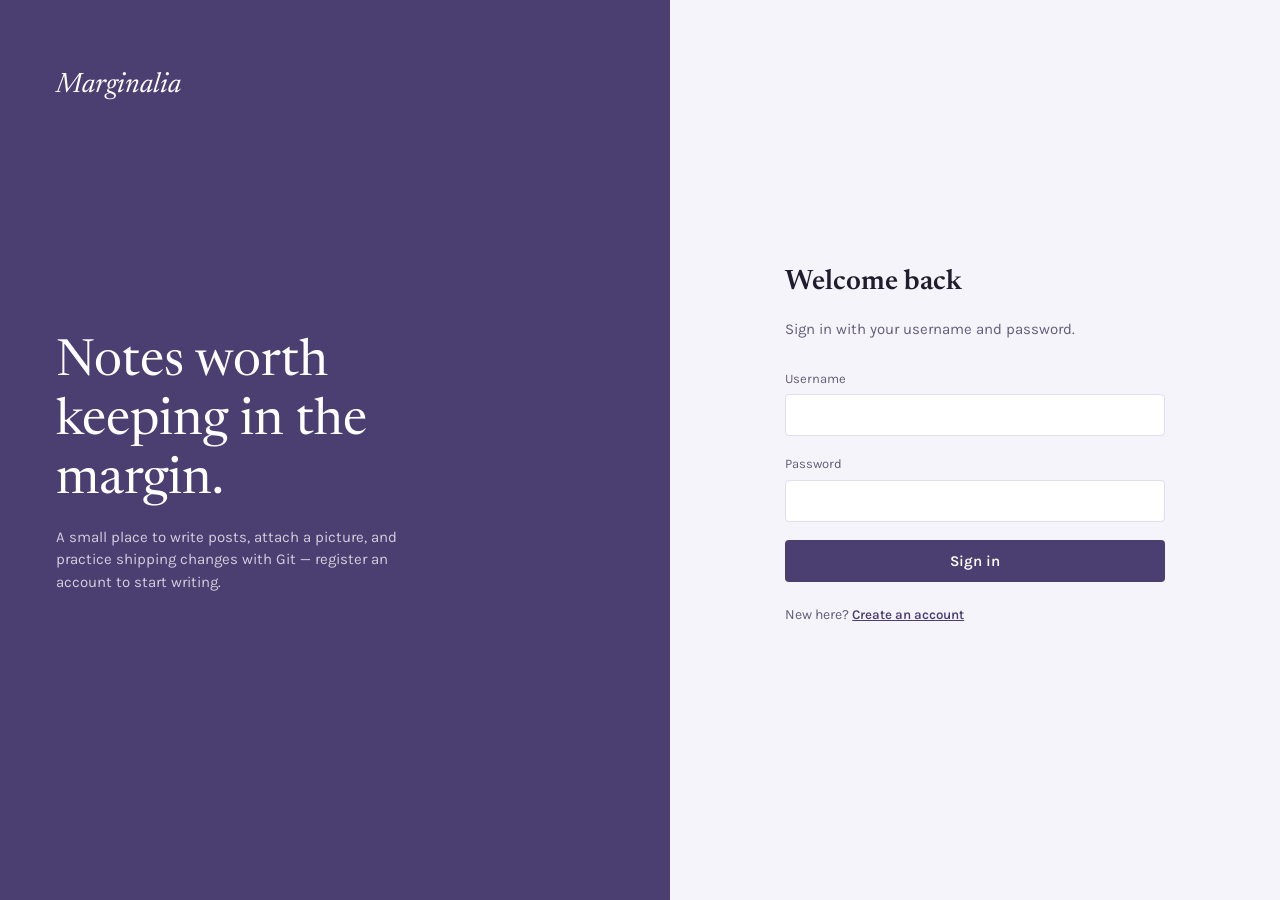
==== index.html @ c320c101 "Rename IndexBlog.html to index.html" ====
<!DOCTYPE html>
<html lang="en">
<head>
<meta charset="UTF-8" />
<meta name="viewport" content="width=device-width, initial-scale=1.0" />
<title>Marginalia — a small blog</title>
<link rel="preconnect" href="https://fonts.googleapis.com" />
<link rel="preconnect" href="https://fonts.gstatic.com" crossorigin />
<link
  href="https://fonts.googleapis.com/css2?family=Newsreader:ital,opsz,wght@0,6..72,400;0,6..72,500;0,6..72,600;1,6..72,400&family=Karla:wght@400;500;600;700&display=swap"
  rel="stylesheet"
/>
<link rel="stylesheet" href="stylesheetBlog.css" />
</head>
<body>
  <div id="root"></div>
  <script src="javaScript.js"></script>
</body>
</html>
---- stylesheetBlog.css ----
/* ============================================================
   Marginalia — a small blog
   Triadic palette: violet (primary) / burnt orange (secondary)
   / pine green (tertiary), ~120° apart on the wheel.
   ============================================================ */

:root {
  --color-bg: #f6f4fb;
  --color-surface: #ffffff;
  --color-ink: #211d2e;
  --color-ink-soft: #635d77;
  --color-ink-faint: #9a93ad;

  --color-primary: #4b3f72;
  --color-primary-dark: #362d54;
  --color-primary-tint: #ece9f6;

  --color-secondary: #c9622d;
  --color-secondary-tint: #f8e6da;

  --color-tertiary: #2e8b6e;
  --color-tertiary-tint: #e1f2ec;

  --color-border: #e2dcee;

  --font-display: "Newsreader", Georgia, serif;
  --font-body: "Karla", -apple-system, BlinkMacSystemFont, sans-serif;

  --radius-sm: 4px;
  --radius-md: 8px;
}

* {
  box-sizing: border-box;
}

@media (prefers-reduced-motion: reduce) {
  * {
    animation-duration: 0.01ms !important;
    transition-duration: 0.01ms !important;
  }
}

html,
body {
  margin: 0;
  padding: 0;
  background: var(--color-bg);
  color: var(--color-ink);
  font-family: var(--font-body);
  font-size: 16px;
  line-height: 1.5;
}

button {
  font-family: inherit;
}

a {
  color: var(--color-primary);
}

h1,
h2,
h3 {
  font-family: var(--font-display);
  font-weight: 600;
  color: var(--color-ink);
  margin: 0;
}

::selection {
  background: var(--color-primary-tint);
}

:focus-visible {
  outline: 2px solid var(--color-primary);
  outline-offset: 2px;
}

.hidden {
  display: none !important;
}

/* ---------- Auth screen ---------- */

.auth-shell {
  min-height: 100vh;
  display: grid;
  grid-template-columns: 1.1fr 1fr;
}

.auth-hero {
  background: var(--color-primary);
  color: #fff;
  padding: 64px 56px;
  display: flex;
  flex-direction: column;
  justify-content: space-between;
}

.auth-hero .wordmark {
  font-family: var(--font-display);
  font-size: 28px;
  font-style: italic;
}

.auth-hero .hero-line {
  font-family: var(--font-display);
  font-size: clamp(32px, 4vw, 52px);
  line-height: 1.15;
  max-width: 14ch;
}

.auth-hero .hero-note {
  max-width: 42ch;
  color: rgba(255, 255, 255, 0.75);
  font-size: 15px;
}

.auth-panel {
  display: flex;
  align-items: center;
  justify-content: center;
  padding: 32px;
}

.auth-card {
  width: 100%;
  max-width: 380px;
}

.auth-card h2 {
  font-size: 28px;
  margin-bottom: 6px;
}

.auth-card .auth-sub {
  color: var(--color-ink-soft);
  margin-bottom: 28px;
  font-size: 15px;
}

.field {
  margin-bottom: 18px;
}

.field label {
  display: block;
  font-size: 13px;
  color: var(--color-ink-soft);
  margin-bottom: 6px;
}

.field input,
.field textarea {
  width: 100%;
  padding: 11px 12px;
  border: 1px solid var(--color-border);
  border-radius: var(--radius-sm);
  background: var(--color-surface);
  font-family: inherit;
  font-size: 15px;
  color: var(--color-ink);
}

.field input:focus,
.field textarea:focus {
  border-color: var(--color-primary);
}

.field textarea {
  resize: vertical;
  min-height: 100px;
}

.btn {
  display: inline-flex;
  align-items: center;
  justify-content: center;
  gap: 8px;
  padding: 11px 20px;
  border-radius: var(--radius-sm);
  border: 1px solid transparent;
  font-size: 15px;
  font-weight: 600;
  cursor: pointer;
  font-family: inherit;
}

.btn-primary {
  background: var(--color-primary);
  color: #fff;
  width: 100%;
}

.btn-primary:hover {
  background: var(--color-primary-dark);
}

.btn-ghost {
  background: transparent;
  border-color: var(--color-border);
  color: var(--color-ink);
}

.btn-ghost:hover {
  border-color: var(--color-primary);
}

.btn-text {
  background: none;
  border: none;
  color: var(--color-primary);
  padding: 0;
  font-weight: 600;
  cursor: pointer;
  text-decoration: underline;
}

.btn-danger {
  background: transparent;
  border-color: var(--color-secondary);
  color: var(--color-secondary);
}

.btn-danger:hover {
  background: var(--color-secondary-tint);
}

.btn-small {
  padding: 6px 12px;
  font-size: 13px;
}

.auth-switch {
  margin-top: 22px;
  font-size: 14px;
  color: var(--color-ink-soft);
}

.form-error {
  background: var(--color-secondary-tint);
  color: #8a4319;
  border: 1px solid var(--color-secondary);
  border-radius: var(--radius-sm);
  padding: 10px 12px;
  font-size: 14px;
  margin-bottom: 18px;
}

.form-success {
  background: var(--color-tertiary-tint);
  color: #1d5f49;
  border: 1px solid var(--color-tertiary);
  border-radius: var(--radius-sm);
  padding: 10px 12px;
  font-size: 14px;
  margin-bottom: 18px;
}

/* ---------- App shell ---------- */

.app-shell {
  min-height: 100vh;
  display: grid;
  grid-template-columns: 240px 1fr;
}

.sidebar {
  background: var(--color-primary);
  color: #fff;
  padding: 32px 24px;
  display: flex;
  flex-direction: column;
  gap: 32px;
  position: sticky;
  top: 0;
  height: 100vh;
}

.sidebar .wordmark {
  font-family: var(--font-display);
  font-size: 22px;
  font-style: italic;
}

.sidebar nav {
  display: flex;
  flex-direction: column;
  gap: 4px;
}

.nav-item {
  display: flex;
  align-items: center;
  gap: 10px;
  padding: 10px 12px;
  border-radius: var(--radius-sm);
  color: rgba(255, 255, 255, 0.8);
  background: none;
  border: none;
  font-size: 15px;
  text-align: left;
  cursor: pointer;
  width: 100%;
}

.nav-item:hover {
  background: rgba(255, 255, 255, 0.08);
  color: #fff;
}

.nav-item.active {
  background: rgba(255, 255, 255, 0.14);
  color: #fff;
  font-weight: 600;
}

.sidebar-footer {
  margin-top: auto;
  display: flex;
  flex-direction: column;
  gap: 10px;
}

.session-tag {
  font-size: 13px;
  color: rgba(255, 255, 255, 0.65);
}

.session-tag strong {
  color: #fff;
}

.sidebar .btn-ghost {
  border-color: rgba(255, 255, 255, 0.35);
  color: #fff;
}

.sidebar .btn-ghost:hover {
  border-color: #fff;
  background: rgba(255, 255, 255, 0.08);
}

.main {
  padding: 48px 56px;
  max-width: 760px;
}

.main-header {
  display: flex;
  align-items: baseline;
  justify-content: space-between;
  margin-bottom: 36px;
}

.main-header h1 {
  font-size: 32px;
}

/* ---------- Feed / timeline ---------- */

.timeline {
  position: relative;
  padding-left: 28px;
  border-left: 2px solid var(--color-border);
}

.empty-state {
  border: 1px dashed var(--color-border);
  border-radius: var(--radius-md);
  padding: 40px 28px;
  color: var(--color-ink-soft);
}

.empty-state h3 {
  margin-bottom: 8px;
  font-size: 20px;
}

.post {
  position: relative;
  padding-bottom: 44px;
}

.post::before {
  content: "";
  position: absolute;
  left: -34px;
  top: 6px;
  width: 10px;
  height: 10px;
  border-radius: 50%;
  background: var(--color-secondary);
  border: 2px solid var(--color-bg);
}

.post-date {
  font-size: 13px;
  color: var(--color-ink-faint);
  margin-bottom: 6px;
}

.post-title {
  font-size: 24px;
  margin-bottom: 6px;
}

.post-byline {
  font-size: 13px;
  color: var(--color-tertiary);
  font-weight: 600;
  margin-bottom: 14px;
}

.post-image {
  width: 100%;
  max-height: 360px;
  object-fit: cover;
  border-radius: var(--radius-md);
  margin-bottom: 14px;
  display: block;
}

.post-body {
  color: var(--color-ink);
  white-space: pre-wrap;
  line-height: 1.65;
}

.post-actions {
  display: flex;
  gap: 10px;
  margin-top: 16px;
}

/* ---------- Editor ---------- */

.editor-card {
  max-width: 620px;
}

.image-drop {
  border: 1px dashed var(--color-border);
  border-radius: var(--radius-md);
  padding: 18px;
  text-align: center;
  color: var(--color-ink-soft);
  font-size: 14px;
}

.image-preview {
  width: 100%;
  max-height: 280px;
  object-fit: cover;
  border-radius: var(--radius-md);
  margin-top: 12px;
  display: block;
}

.editor-actions {
  display: flex;
  gap: 12px;
  margin-top: 24px;
}

/* ---------- Profile ---------- */

.profile-grid {
  display: flex;
  flex-direction: column;
  gap: 36px;
  max-width: 480px;
}

.profile-section {
  border-top: 1px solid var(--color-border);
  padding-top: 24px;
}

.profile-section h3 {
  font-size: 17px;
  margin-bottom: 4px;
}

.profile-section .section-note {
  color: var(--color-ink-soft);
  font-size: 14px;
  margin-bottom: 16px;
}

.avatar-row {
  display: flex;
  align-items: center;
  gap: 16px;
  margin-bottom: 16px;
}

.avatar {
  width: 56px;
  height: 56px;
  border-radius: 50%;
  object-fit: cover;
  background: var(--color-primary-tint);
  border: 1px solid var(--color-border);
}

.danger-zone {
  border-top: 1px solid var(--color-secondary);
}

/* ---------- Responsive ---------- */

@media (max-width: 860px) {
  .auth-shell {
    grid-template-columns: 1fr;
  }
  .auth-hero {
    padding: 40px 28px;
  }
  .app-shell {
    grid-template-columns: 1fr;
  }
  .sidebar {
    position: static;
    height: auto;
    flex-direction: row;
    align-items: center;
    flex-wrap: wrap;
    padding: 16px 20px;
  }
  .sidebar nav {
    flex-direction: row;
    flex-wrap: wrap;
  }
  .sidebar-footer {
    margin-top: 0;
    margin-left: auto;
    flex-direction: row;
    align-items: center;
  }
  .main {
    padding: 32px 20px;
  }
}
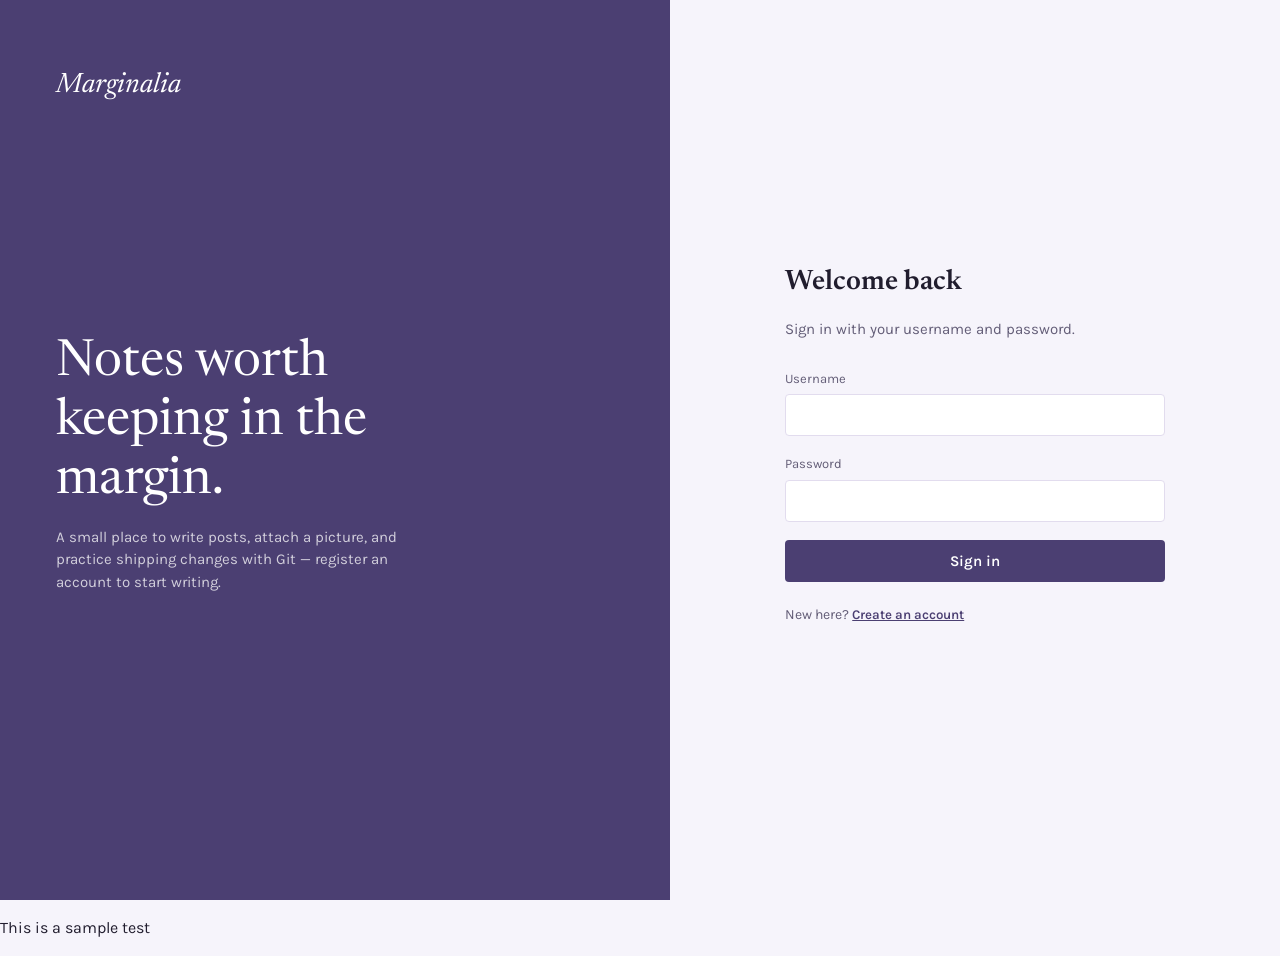
==== commit 4afccb07: "Update index.html" ====
--- a/index.html
+++ b/index.html
@@ -15,5 +15,6 @@
 <body>
   <div id="root"></div>
   <script src="javaScript.js"></script>
+  <p>This is a sample test</p>
 </body>
 </html>
